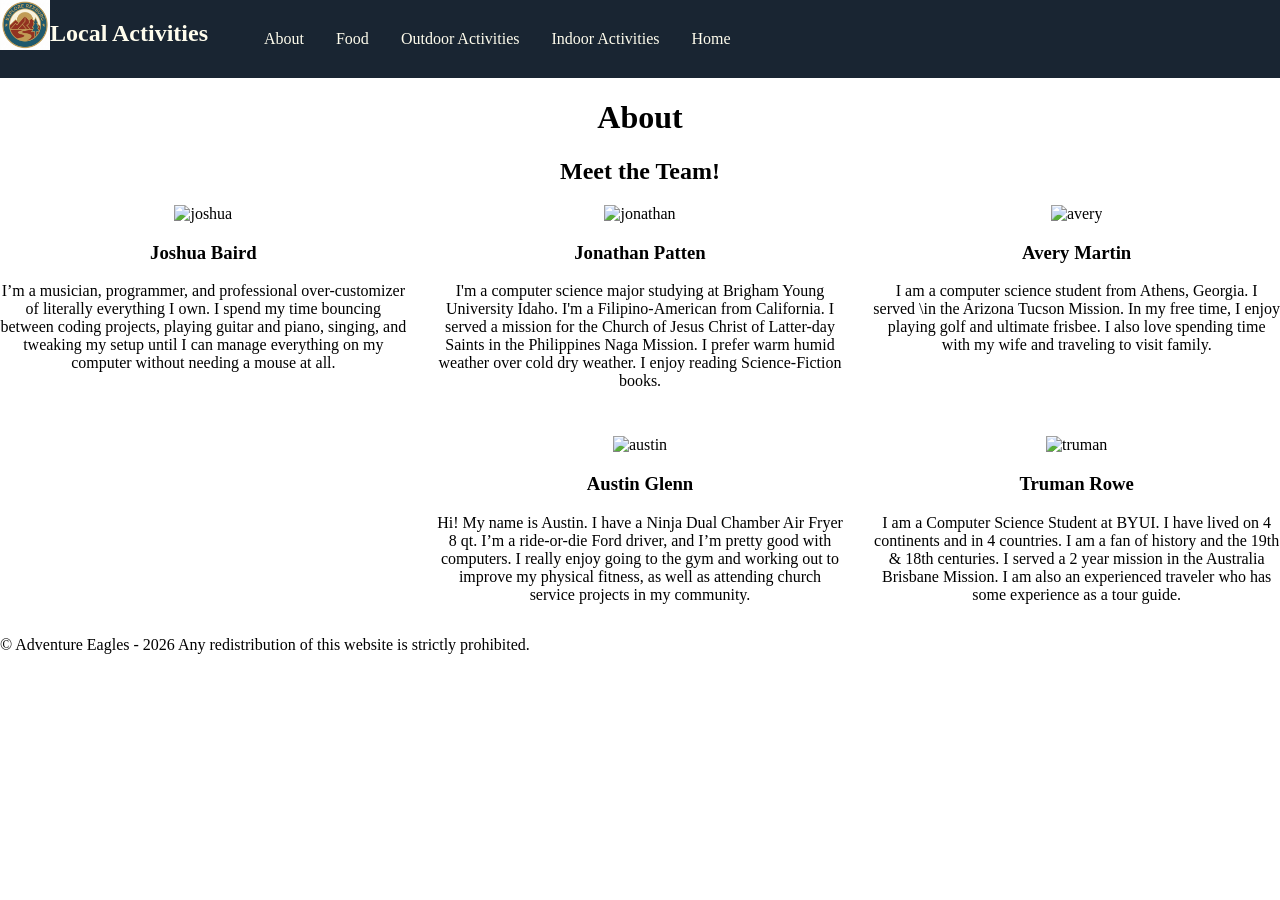
==== about.html @ 84d07d26 "Add files via upload" ====
<!DOCTYPE html>
<html lang="en">
<head>
    <meta charset="UTF-8">
    <meta name="viewport" content="width=device-width, initial-scale=1.0">
    <link rel="stylesheet" href="main.css">
    <title>About</title>
</head>
<body>
    <div class="hero">
        <nav>
            <a href="index.html">
                <img src="images/logo.png" alt="Logo">
            </a>
            <h2>Local Activities</h2>
            <ul>
                <li><a href="index.html">Home</a></li>
                <li><a href="indoor-activites.html">Indoor Activities</a></li>
                <li><a href="outdoor-activites.html">Outdoor Activities</a></li>
                <li><a href="food.html">Food</a></li>
                <li><a href="about.html">About</a></li>
            </ul>
        </nav>
    </div>
    <div id="about_hero">
        <h1>About</h1>
        <h2>Meet the Team!</h2>
    </div>
    <div class="about_grid1">
        <div id="joshua_about">
            <img src="image1.jpeg" alt="joshua">
            <h3>Joshua Baird</h3>
            <p>I’m a musician, programmer, and professional over-customizer of 
                literally everything I own. I spend my time bouncing between 
                coding projects, playing guitar and piano, singing, and tweaking 
                my setup until I can manage everything on my computer without 
                needing a mouse at all.</p>
        </div>
        <div id="jonathan_about">
            <img src="image2.jpg" alt="jonathan">
            <h3>Jonathan Patten</h3>
            <p>I'm a computer science major studying at Brigham Young University 
                Idaho. I'm a Filipino-American from California. I served a mission 
                for the Church of Jesus Christ of Latter-day Saints in the 
                Philippines Naga Mission. I prefer warm humid weather over cold dry 
                weather. I enjoy reading Science-Fiction books.</p>
        </div>
        <div id="avery_about">
            <img src="image3.jpg" alt="avery">
            <h3>Avery Martin</h3>
            <p>I am a computer science student from Athens, Georgia. I served 
                \in the Arizona Tucson Mission. In my free time, I enjoy 
                playing golf and ultimate frisbee. I also love spending time 
                with my wife and traveling to visit family.</p>
    </div>
    <div class="about_grid2">
        </div>
        <div id="austin_about">
            <img src="image4.html" alt="austin">
            <h3>Austin Glenn</h3>
            <p>Hi! My name is Austin. I have a Ninja Dual Chamber Air Fryer 
                8 qt. I’m a ride-or-die Ford driver, and I’m pretty good 
                with computers. I really enjoy going to the gym and working 
                out to improve my physical fitness, as well as attending church 
                service projects in my community.</p>
        </div>
        <div id="truman_about">
            <img src="image5.html" alt="truman">
            <h3>Truman Rowe</h3>
            <p>I am a Computer Science Student at BYUI. I have lived on 4 
                continents and in 4 countries. I am a fan of history and 
                the 19th & 18th centuries. I served a 2 year mission in 
                the Australia Brisbane Mission. I am also an experienced 
                traveler who has some experience as a tour guide.</p>
        </div>
    </div>
    <footer>
        <p>
            © Adventure Eagles - 2026
            Any redistribution of this website is strictly prohibited.
        </p>
    </footer>
</body>
</html>
---- main.css ----
:root {
  --primary-color: #192532;
  --secondary-color: #9c2732;
  --text-color: #fffded;
  --accent1-color: #be9c4b;
  --accent2-color: #437597;
}
body {
  margin: 0;
  padding: 0;
}
nav {
  list-style-type: none;
  overflow: hidden;
  display: flex;
  background-color: var(--primary-color);
  color: var(--text-color);
}
nav img {
  width: 50px;
  height: 50px;
}
ul {
  float: right;
  list-style-type: none;
}
ul li {
  float: right;
}
ul li a {
  display: block;
  color: var(--text-color);
  text-align: center;
  padding: 14px 16px;
  text-decoration: none;
}
ul li a:hover {
  background-color: #ba274a;
}

.activity-card {
  display: grid;
  grid-template-columns: 1fr 1fr;
  grid-template-rows: 1fr;
}
.activity-card-one {
  grid-column: 1 / 2;
}
.activity-card-two {
  grid-column: 2 / 3;
}
.activity-card img {
  width: 100%;
  height: auto;
}

#about_hero {
    text-align: center;
}

.about_grid1 {
    display: grid;
    grid-template-columns: 1fr 1fr 1fr;
    gap: 30px;
}
.about_grid2 {
    display: grid;
    grid-template-columns: 1fr 1fr;
    gap: 30px;
}
.about_grid1 img, .about_grid2 img {
    max-width: auto;
    height: 350px;
}
#joshua_about, #jonathan_about, #avery_about, 
#austin_about, #truman_about {
    text-align: center;
}
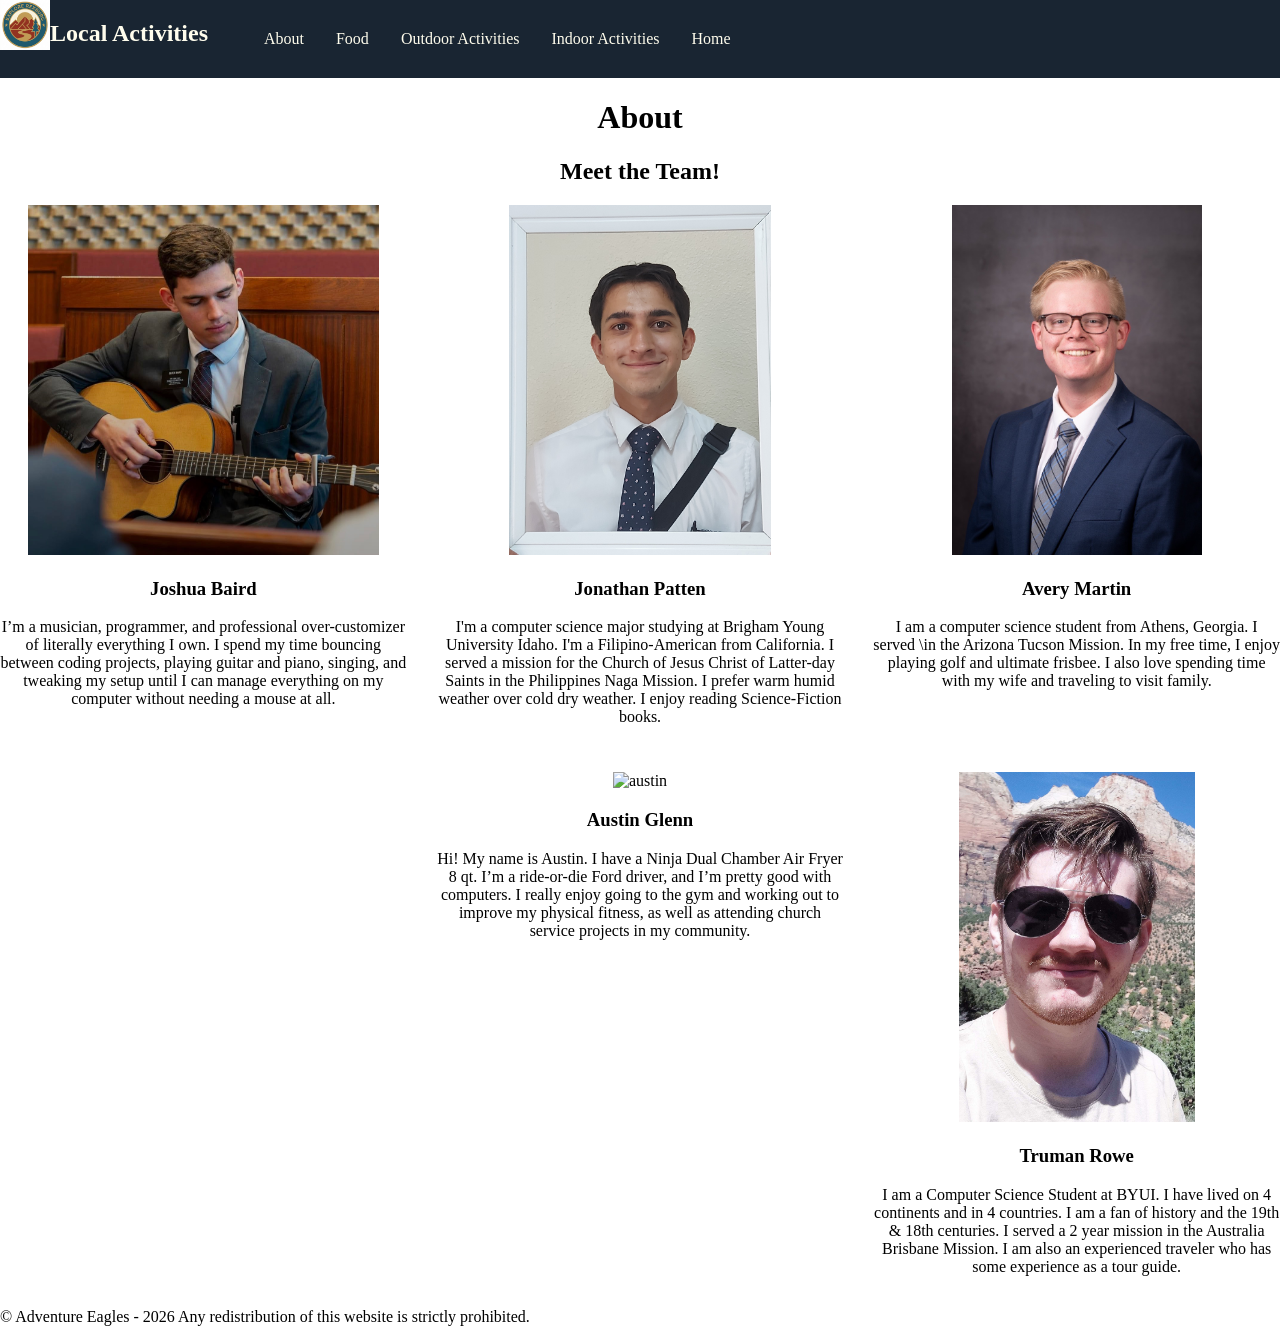
==== commit 5dbe3d8f: "Add files via upload" ====
--- a/about.html
+++ b/about.html
@@ -56,7 +56,7 @@
     <div class="about_grid2">
         </div>
         <div id="austin_about">
-            <img src="image4.html" alt="austin">
+            <img src="image4.jpg" alt="austin">
             <h3>Austin Glenn</h3>
             <p>Hi! My name is Austin. I have a Ninja Dual Chamber Air Fryer 
                 8 qt. I’m a ride-or-die Ford driver, and I’m pretty good 
@@ -65,7 +65,7 @@
                 service projects in my community.</p>
         </div>
         <div id="truman_about">
-            <img src="image5.html" alt="truman">
+            <img src="image5.jpg" alt="truman">
             <h3>Truman Rowe</h3>
             <p>I am a Computer Science Student at BYUI. I have lived on 4 
                 continents and in 4 countries. I am a fan of history and 
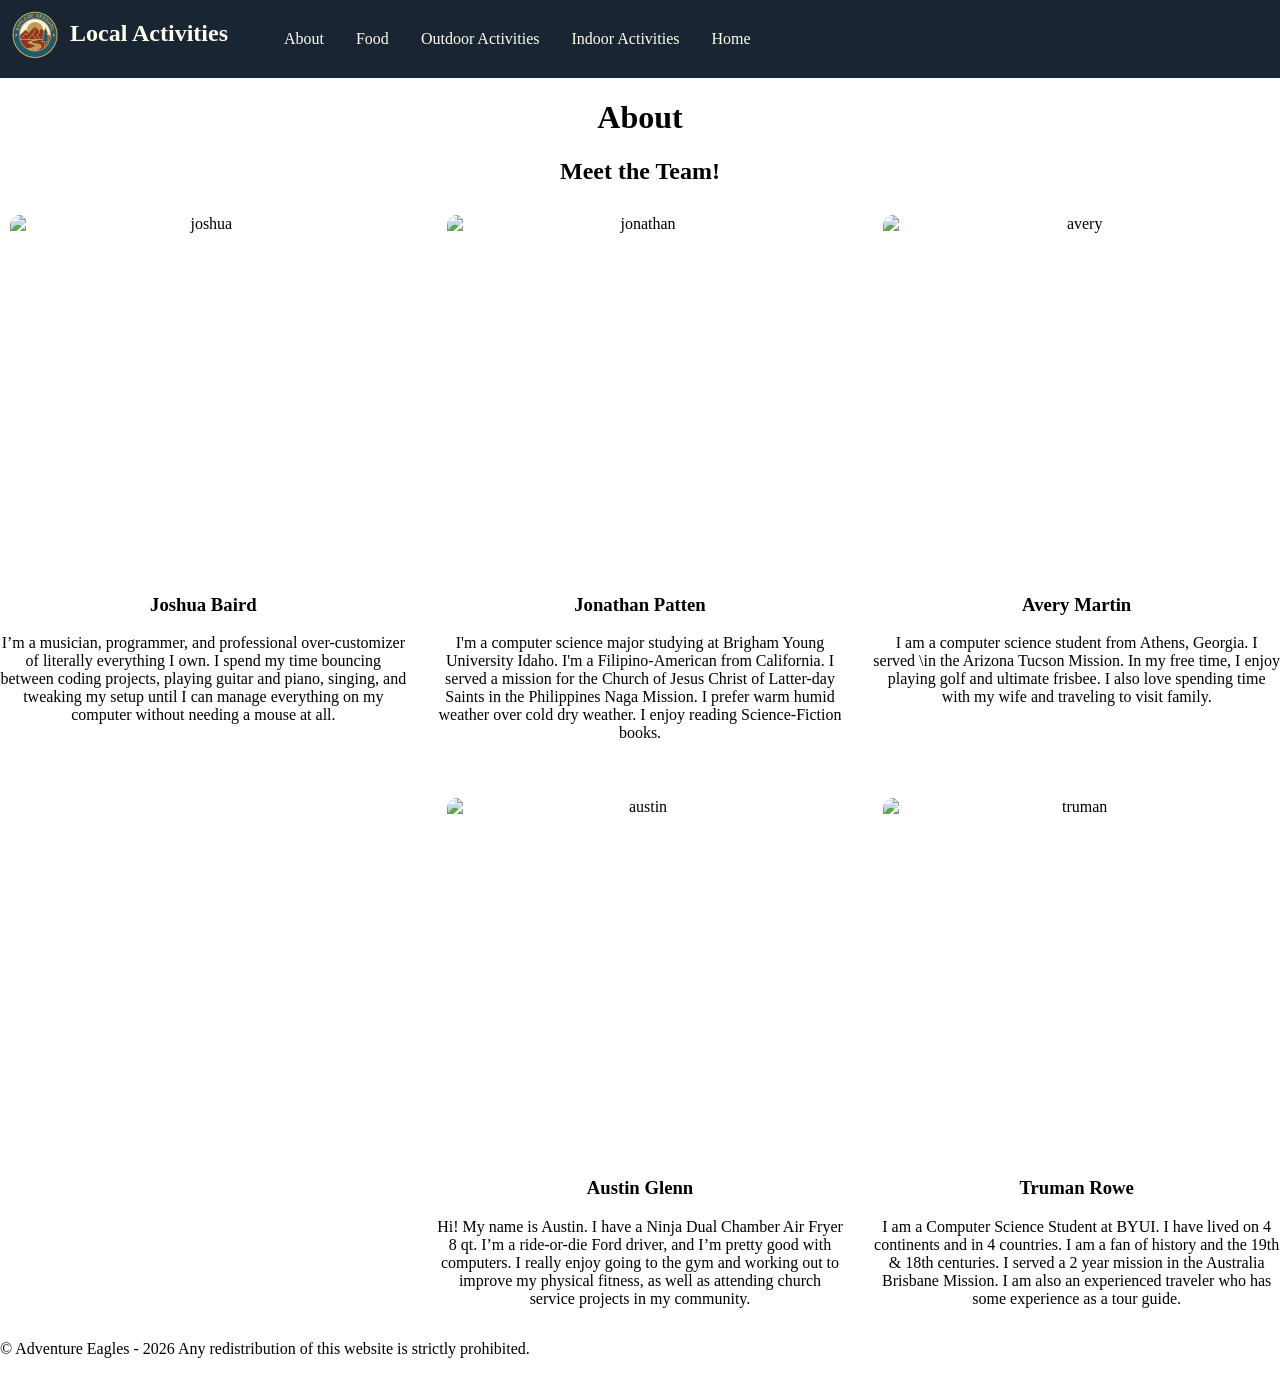
==== commit f7869500: "spellchecked all the site's navbar <a> links activites -> activities" ====
--- a/about.html
+++ b/about.html
@@ -15,8 +15,8 @@
             <h2>Local Activities</h2>
             <ul>
                 <li><a href="index.html">Home</a></li>
-                <li><a href="indoor-activites.html">Indoor Activities</a></li>
-                <li><a href="outdoor-activites.html">Outdoor Activities</a></li>
+                <li><a href="indoor-activities.html">Indoor Activities</a></li>
+                <li><a href="outdoor-activities.html">Outdoor Activities</a></li>
                 <li><a href="food.html">Food</a></li>
                 <li><a href="about.html">About</a></li>
             </ul>
--- a/main.css
+++ b/main.css
@@ -4,6 +4,8 @@
   --text-color: #fffded;
   --accent1-color: #be9c4b;
   --accent2-color: #437597;
+
+    --accent3-color: #e7c678;
 }
 body {
   margin: 0;
@@ -75,4 +77,51 @@
 #joshua_about, #jonathan_about, #avery_about, 
 #austin_about, #truman_about {
     text-align: center;
-}+}
+
+
+
+
+/*     \/ OUTDOOR ACTIVITIES CSS \/     */
+
+
+.activity-card {
+  margin: 0px 200px 0px 200px;
+  background-color: var(--accent3-color);
+  /* padding: 15px; */
+  border-radius: 20px;
+  overflow: hidden;
+  gap: 20px;
+  /* border: solid 3px var(--primary-color); */
+}
+.activity-card h1 {
+  margin-bottom: 0px;
+  text-align: center;
+}
+.activity-card-two p {
+  margin: 0px 50px 0px 15px;
+  padding-block: 15px;
+  
+}
+img {
+  border-radius: 20px;
+  padding: 10px;
+  display: flex;
+  flex-direction: column;
+  justify-content: center;
+  height: 100%;
+  align-self: center;
+  /* object-fit: cover;
+  height: 80%; */
+}
+
+.body {
+  padding-top: 75px;
+  padding-bottom: 75px;
+  display: flex;
+  flex-direction: column;
+  gap: 50px;
+  background-color: #437597;
+}
+
+
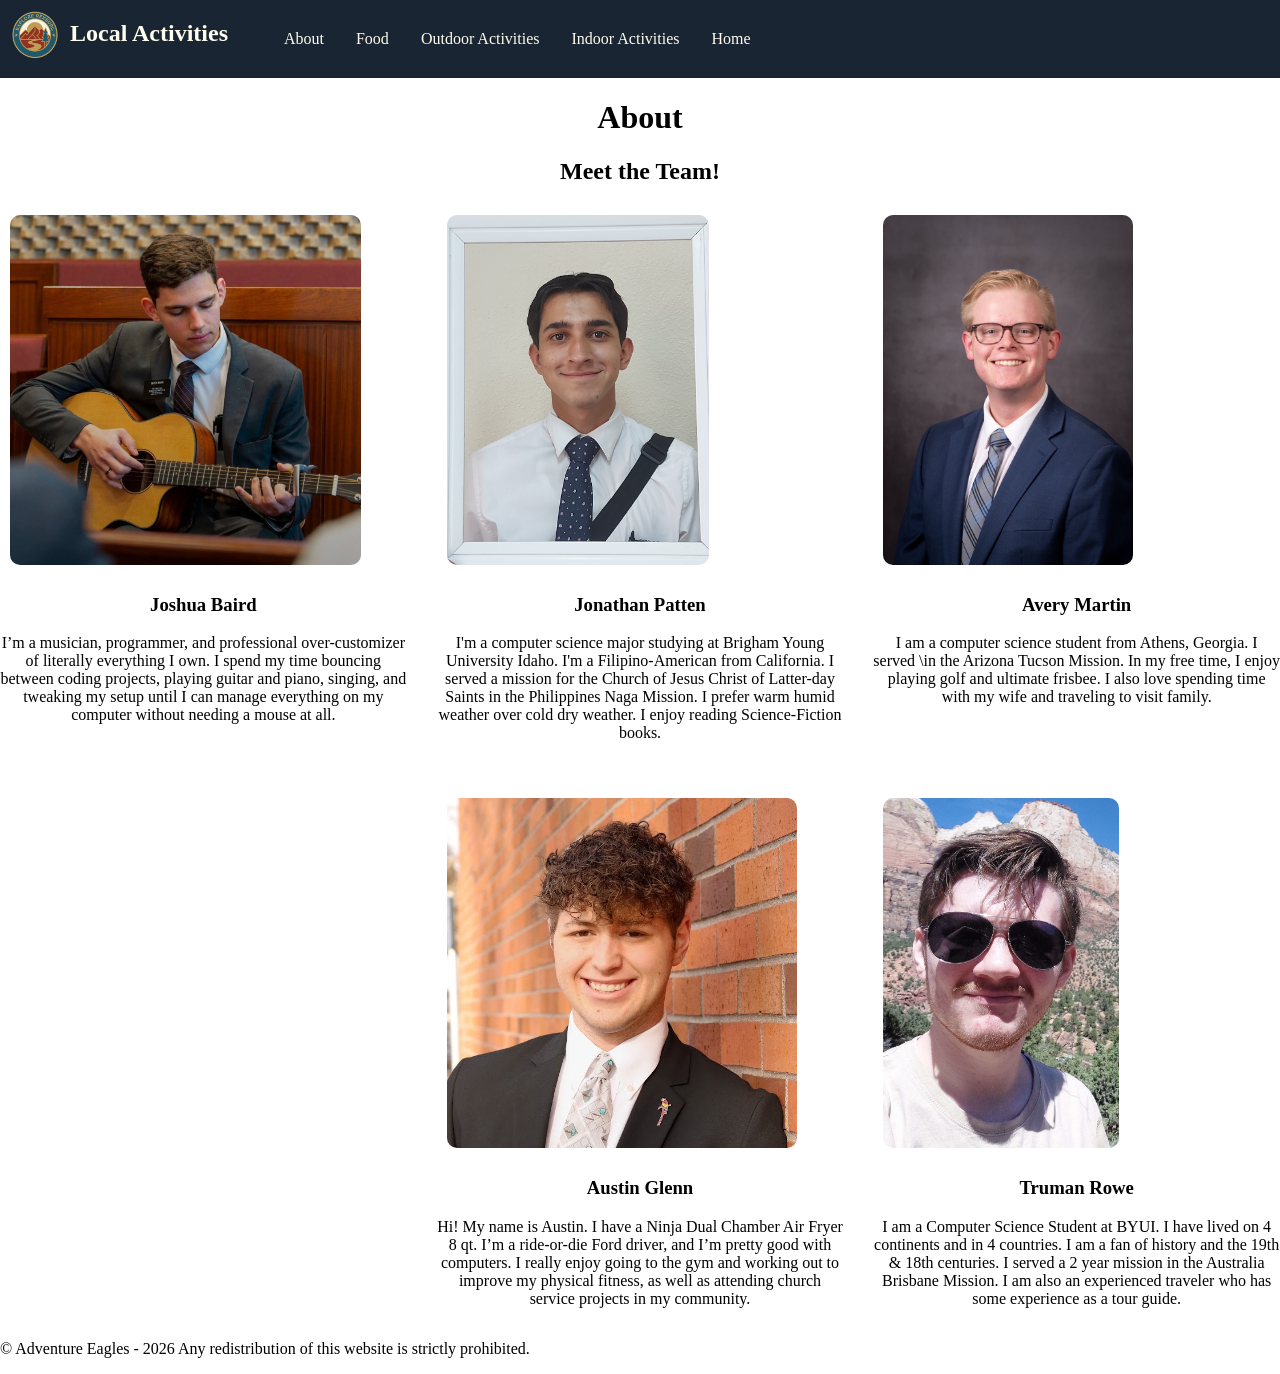
==== commit d69fac50: "Add files via upload" ====
--- a/about.html
+++ b/about.html
@@ -15,8 +15,8 @@
             <h2>Local Activities</h2>
             <ul>
                 <li><a href="index.html">Home</a></li>
-                <li><a href="indoor-activities.html">Indoor Activities</a></li>
-                <li><a href="outdoor-activities.html">Outdoor Activities</a></li>
+                <li><a href="indoor-activites.html">Indoor Activities</a></li>
+                <li><a href="outdoor-activites.html">Outdoor Activities</a></li>
                 <li><a href="food.html">Food</a></li>
                 <li><a href="about.html">About</a></li>
             </ul>
@@ -28,7 +28,7 @@
     </div>
     <div class="about_grid1">
         <div id="joshua_about">
-            <img src="image1.jpeg" alt="joshua">
+            <img src="images/image1.jpeg" alt="joshua">
             <h3>Joshua Baird</h3>
             <p>I’m a musician, programmer, and professional over-customizer of 
                 literally everything I own. I spend my time bouncing between 
@@ -37,7 +37,7 @@
                 needing a mouse at all.</p>
         </div>
         <div id="jonathan_about">
-            <img src="image2.jpg" alt="jonathan">
+            <img src="images/image2.jpg" alt="jonathan">
             <h3>Jonathan Patten</h3>
             <p>I'm a computer science major studying at Brigham Young University 
                 Idaho. I'm a Filipino-American from California. I served a mission 
@@ -46,7 +46,7 @@
                 weather. I enjoy reading Science-Fiction books.</p>
         </div>
         <div id="avery_about">
-            <img src="image3.jpg" alt="avery">
+            <img src="images/image3.jpg" alt="avery">
             <h3>Avery Martin</h3>
             <p>I am a computer science student from Athens, Georgia. I served 
                 \in the Arizona Tucson Mission. In my free time, I enjoy 
@@ -56,7 +56,7 @@
     <div class="about_grid2">
         </div>
         <div id="austin_about">
-            <img src="image4.jpg" alt="austin">
+            <img src="images/image4.jpg" alt="austin">
             <h3>Austin Glenn</h3>
             <p>Hi! My name is Austin. I have a Ninja Dual Chamber Air Fryer 
                 8 qt. I’m a ride-or-die Ford driver, and I’m pretty good 
@@ -65,7 +65,7 @@
                 service projects in my community.</p>
         </div>
         <div id="truman_about">
-            <img src="image5.jpg" alt="truman">
+            <img src="images/image5.jpg" alt="truman">
             <h3>Truman Rowe</h3>
             <p>I am a Computer Science Student at BYUI. I have lived on 4 
                 continents and in 4 countries. I am a fan of history and 
--- a/main.css
+++ b/main.css
@@ -5,7 +5,7 @@
   --accent1-color: #be9c4b;
   --accent2-color: #437597;
 
-    --accent3-color: #e7c678;
+  --accent3-color: #e7c678;
 }
 body {
   margin: 0;
@@ -39,7 +39,59 @@
 ul li a:hover {
   background-color: #ba274a;
 }
+main {
+  display: flex;
+  flex-direction: column;
+  align-items: center;
+  padding: 0 20px;
+}
 
+.intro-text {
+  max-width: 950px;
+  margin: 50px 0;
+  line-height: 1.6;
+  font-size: 1.05rem;
+}
+
+/* Activity Section Layout */
+.activity-section {
+  display: flex;
+  align-items: center;
+  gap: 40px;
+  max-width: 950px;
+  width: 100%;
+  padding: 50px 0;
+  border-top: 1px dotted #ccc;
+}
+
+.activity-section:last-of-type {
+  border-bottom: 1px dotted #ccc;
+  margin-bottom: 50px;
+}
+
+.activity-section img {
+  width: 400px;
+  height: 250px;
+  object-fit: cover;
+  border: 2px solid #5a8ab1; /* Matches the subtle blue border from the image */
+}
+
+.text-wrapper {
+  flex: 1;
+}
+
+.text-wrapper h2 {
+  color: var(--primary-color);
+  font-size: 2.5rem;
+  margin-top: 0;
+  margin-bottom: 15px;
+}
+
+.text-wrapper p {
+  line-height: 1.6;
+  margin: 0;
+  font-size: 1.05rem;
+}
 .activity-card {
   display: grid;
   grid-template-columns: 1fr 1fr;
@@ -57,33 +109,33 @@
 }
 
 #about_hero {
-    text-align: center;
+  text-align: center;
 }
 
 .about_grid1 {
-    display: grid;
-    grid-template-columns: 1fr 1fr 1fr;
-    gap: 30px;
+  display: grid;
+  grid-template-columns: 1fr 1fr 1fr;
+  gap: 30px;
 }
 .about_grid2 {
-    display: grid;
-    grid-template-columns: 1fr 1fr;
-    gap: 30px;
+  display: grid;
+  grid-template-columns: 1fr 1fr;
+  gap: 30px;
 }
-.about_grid1 img, .about_grid2 img {
-    max-width: auto;
-    height: 350px;
+.about_grid1 img,
+.about_grid2 img {
+  max-width: auto;
+  height: 350px;
 }
-#joshua_about, #jonathan_about, #avery_about, 
-#austin_about, #truman_about {
-    text-align: center;
+#joshua_about,
+#jonathan_about,
+#avery_about,
+#austin_about,
+#truman_about {
+  text-align: center;
 }
 
-
-
-
 /*     \/ OUTDOOR ACTIVITIES CSS \/     */
-
 
 .activity-card {
   margin: 0px 200px 0px 200px;
@@ -101,7 +153,6 @@
 .activity-card-two p {
   margin: 0px 50px 0px 15px;
   padding-block: 15px;
-  
 }
 img {
   border-radius: 20px;
@@ -123,5 +174,3 @@
   gap: 50px;
   background-color: #437597;
 }
-
-
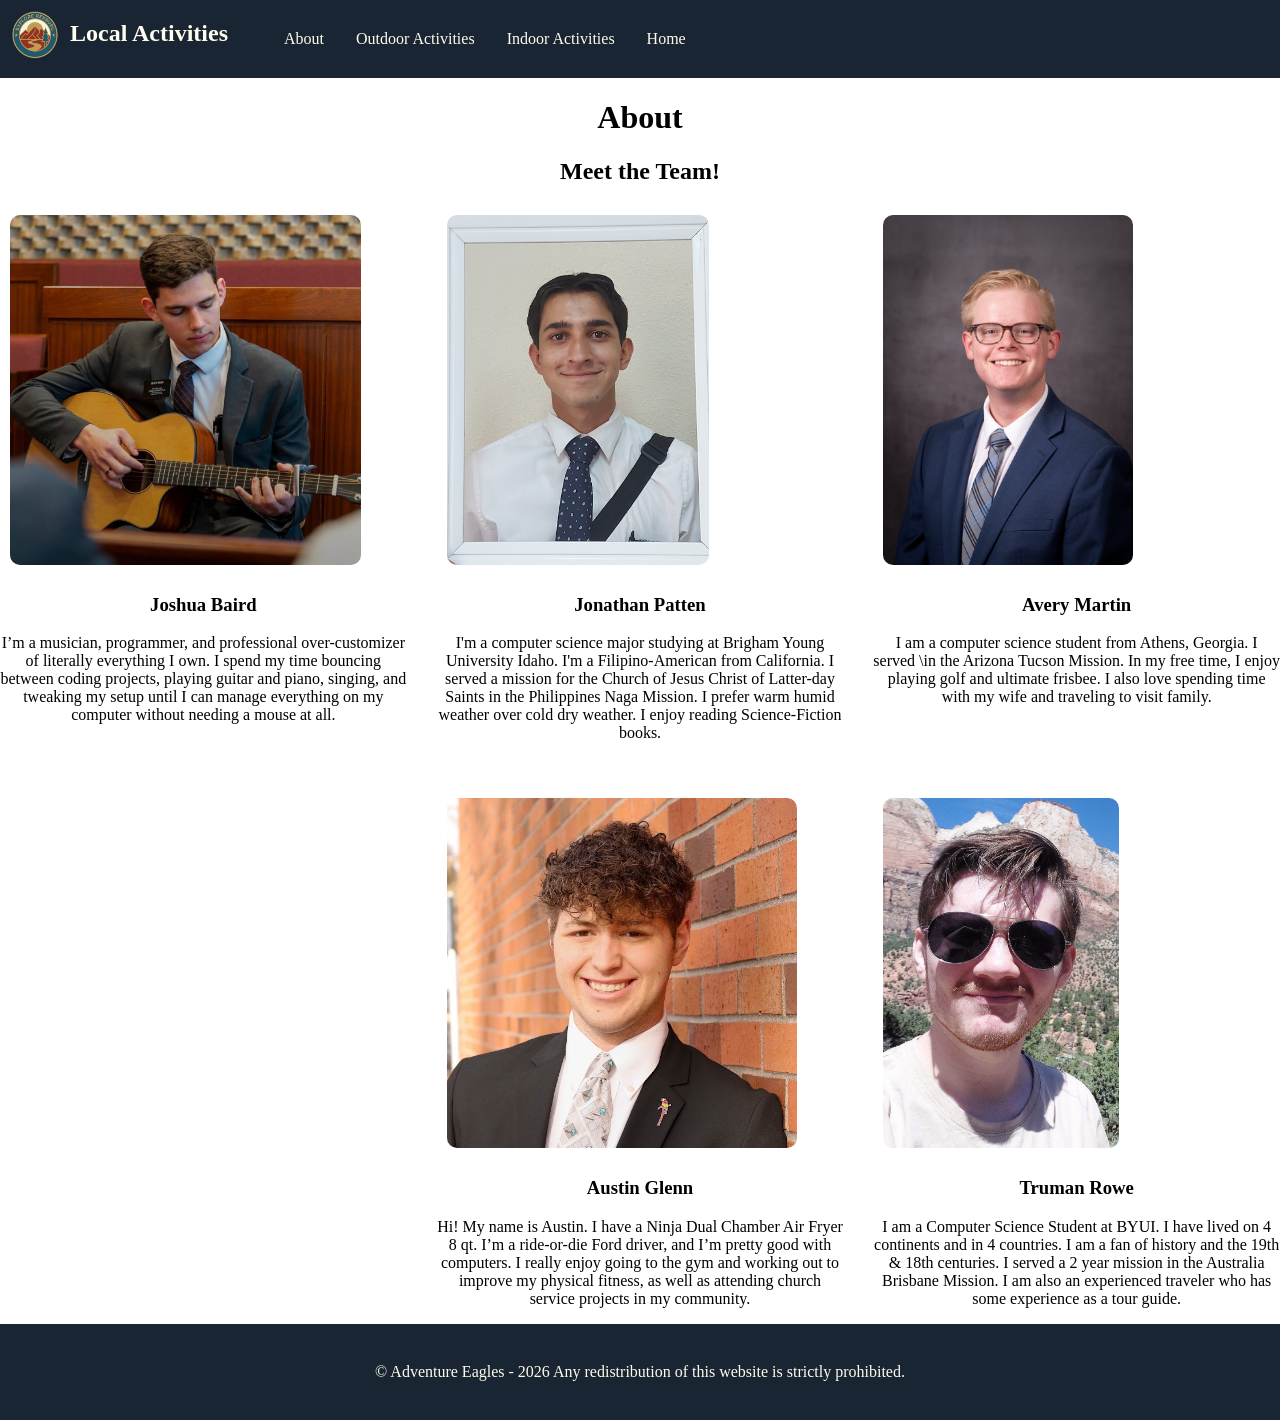
==== commit 31a72014: "fixed outdoor content. Fixed indoor & outdoor styling." ====
--- a/about.html
+++ b/about.html
@@ -15,9 +15,8 @@
             <h2>Local Activities</h2>
             <ul>
                 <li><a href="index.html">Home</a></li>
-                <li><a href="indoor-activites.html">Indoor Activities</a></li>
-                <li><a href="outdoor-activites.html">Outdoor Activities</a></li>
-                <li><a href="food.html">Food</a></li>
+                <li><a href="indoor-activities.html">Indoor Activities</a></li>
+                <li><a href="outdoor-activities.html">Outdoor Activities</a></li>
                 <li><a href="about.html">About</a></li>
             </ul>
         </nav>
--- a/main.css
+++ b/main.css
@@ -39,11 +39,21 @@
 ul li a:hover {
   background-color: #ba274a;
 }
+.hero-img {
+  width: 100%;
+  max-height: 600px;
+  height: auto;
+  object-fit: cover;
+  padding: 0;
+  border-radius: 0px;
+}
 main {
   display: flex;
   flex-direction: column;
   align-items: center;
   padding: 0 20px;
+  margin: 0 auto;
+  max-width: 950px;
 }
 
 .intro-text {
@@ -73,7 +83,6 @@
   width: 400px;
   height: 250px;
   object-fit: cover;
-  border: 2px solid #5a8ab1; /* Matches the subtle blue border from the image */
 }
 
 .text-wrapper {
@@ -106,8 +115,11 @@
 .activity-card img {
   width: 100%;
   height: auto;
+  object-fit: contain;
 }
-
+.activity-card iframe {
+  grid-column: 1 / 3;
+}
 #about_hero {
   text-align: center;
 }
@@ -174,3 +186,12 @@
   gap: 50px;
   background-color: #437597;
 }
+
+/* Footer Styles */
+footer {
+  background-color: var(--primary-color);
+  color: var(--text-color);
+  text-align: center;
+  padding: 20px;
+  line-height: 1.5;
+}
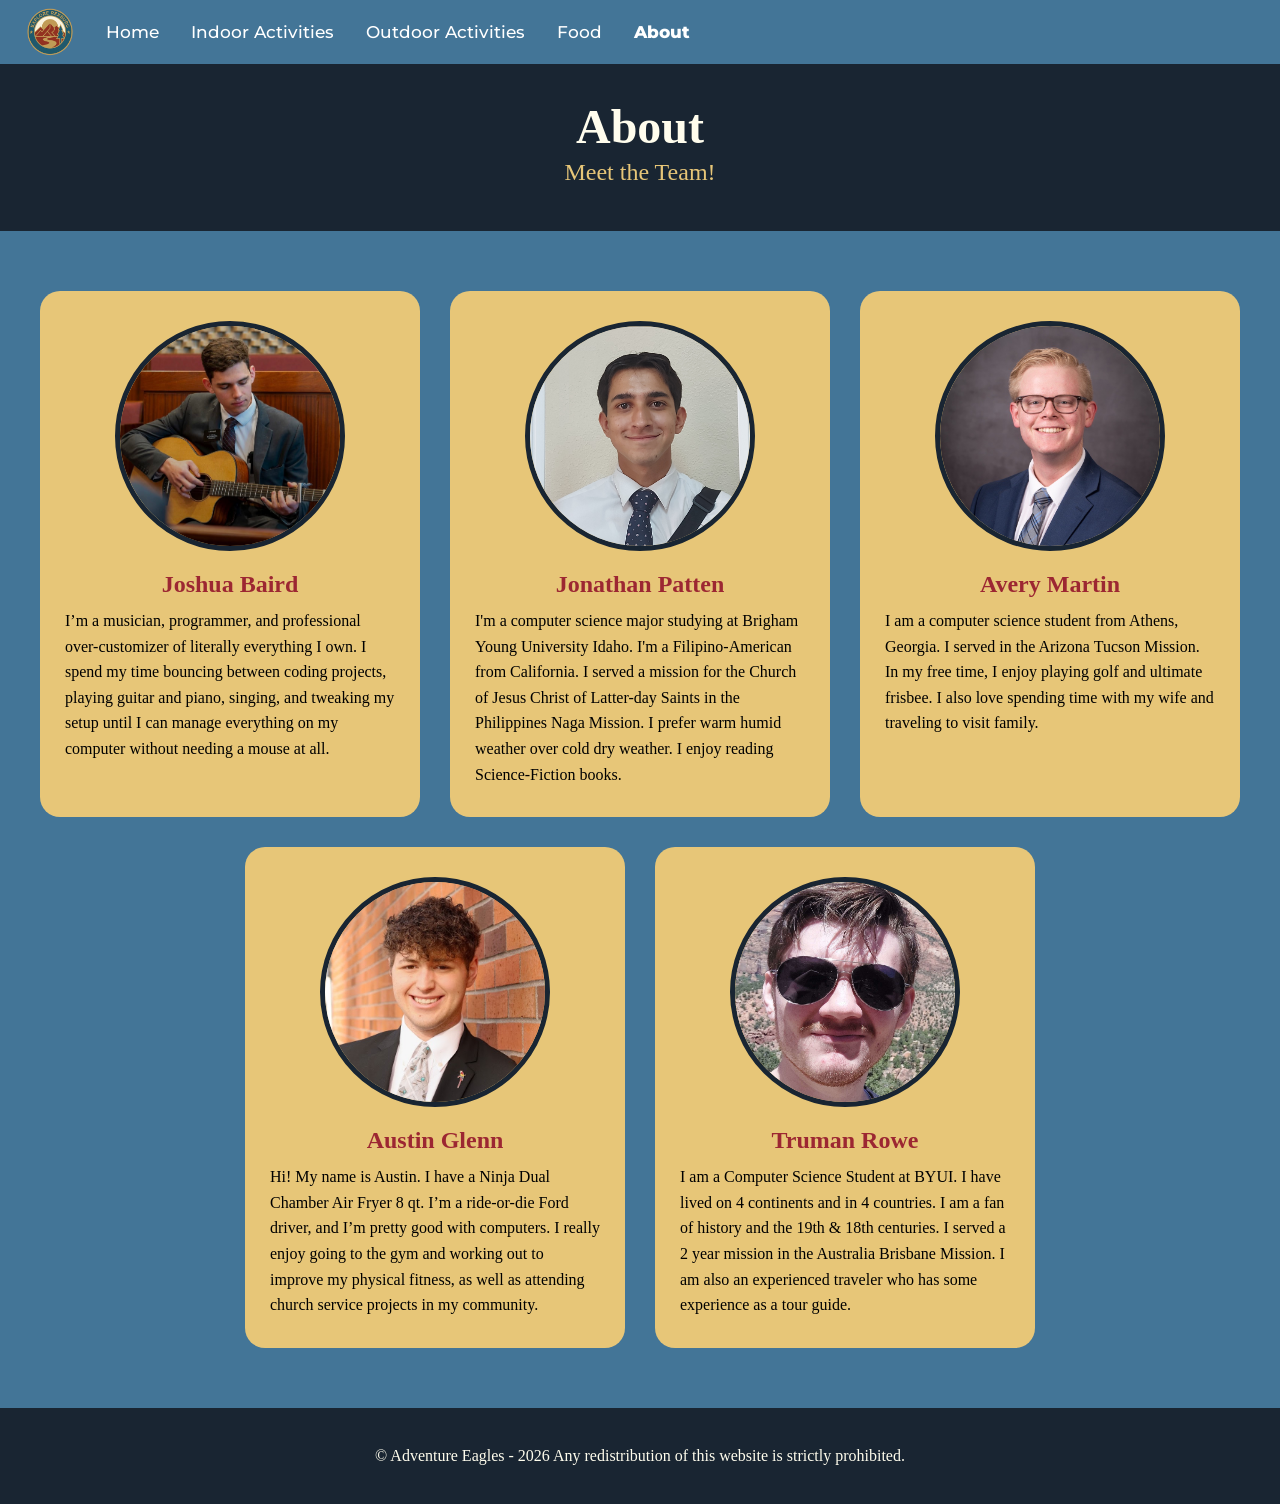
==== commit 23a45c35: "Nav and About me Re arranged the nav bar to look like the google sites one and added the food tab to" ====
--- a/about.html
+++ b/about.html
@@ -1,83 +1,86 @@
-<!DOCTYPE html>
-<html lang="en">
-<head>
-    <meta charset="UTF-8">
-    <meta name="viewport" content="width=device-width, initial-scale=1.0">
-    <link rel="stylesheet" href="main.css">
-    <title>About</title>
-</head>
-<body>
-    <div class="hero">
-        <nav>
-            <a href="index.html">
-                <img src="images/logo.png" alt="Logo">
-            </a>
-            <h2>Local Activities</h2>
-            <ul>
-                <li><a href="index.html">Home</a></li>
-                <li><a href="indoor-activities.html">Indoor Activities</a></li>
-                <li><a href="outdoor-activities.html">Outdoor Activities</a></li>
-                <li><a href="about.html">About</a></li>
-            </ul>
-        </nav>
-    </div>
-    <div id="about_hero">
-        <h1>About</h1>
-        <h2>Meet the Team!</h2>
-    </div>
-    <div class="about_grid1">
-        <div id="joshua_about">
-            <img src="images/image1.jpeg" alt="joshua">
-            <h3>Joshua Baird</h3>
-            <p>I’m a musician, programmer, and professional over-customizer of 
-                literally everything I own. I spend my time bouncing between 
-                coding projects, playing guitar and piano, singing, and tweaking 
-                my setup until I can manage everything on my computer without 
-                needing a mouse at all.</p>
-        </div>
-        <div id="jonathan_about">
-            <img src="images/image2.jpg" alt="jonathan">
-            <h3>Jonathan Patten</h3>
-            <p>I'm a computer science major studying at Brigham Young University 
-                Idaho. I'm a Filipino-American from California. I served a mission 
-                for the Church of Jesus Christ of Latter-day Saints in the 
-                Philippines Naga Mission. I prefer warm humid weather over cold dry 
-                weather. I enjoy reading Science-Fiction books.</p>
-        </div>
-        <div id="avery_about">
-            <img src="images/image3.jpg" alt="avery">
-            <h3>Avery Martin</h3>
-            <p>I am a computer science student from Athens, Georgia. I served 
-                \in the Arizona Tucson Mission. In my free time, I enjoy 
-                playing golf and ultimate frisbee. I also love spending time 
-                with my wife and traveling to visit family.</p>
-    </div>
-    <div class="about_grid2">
-        </div>
-        <div id="austin_about">
-            <img src="images/image4.jpg" alt="austin">
-            <h3>Austin Glenn</h3>
-            <p>Hi! My name is Austin. I have a Ninja Dual Chamber Air Fryer 
-                8 qt. I’m a ride-or-die Ford driver, and I’m pretty good 
-                with computers. I really enjoy going to the gym and working 
-                out to improve my physical fitness, as well as attending church 
-                service projects in my community.</p>
-        </div>
-        <div id="truman_about">
-            <img src="images/image5.jpg" alt="truman">
-            <h3>Truman Rowe</h3>
-            <p>I am a Computer Science Student at BYUI. I have lived on 4 
-                continents and in 4 countries. I am a fan of history and 
-                the 19th & 18th centuries. I served a 2 year mission in 
-                the Australia Brisbane Mission. I am also an experienced 
-                traveler who has some experience as a tour guide.</p>
-        </div>
-    </div>
-    <footer>
-        <p>
-            © Adventure Eagles - 2026
-            Any redistribution of this website is strictly prohibited.
-        </p>
-    </footer>
-</body>
-</html>+<!DOCTYPE html>
+<html lang="en">
+<head>
+    <meta charset="UTF-8">
+    <meta name="viewport" content="width=device-width, initial-scale=1.0">
+    <link rel="stylesheet" href="main.css">
+    <link rel="preconnect" href="https://fonts.googleapis.com">
+    <link rel="preconnect" href="https://fonts.gstatic.com" crossorigin>
+    <link href="https://fonts.googleapis.com/css2?family=Montserrat:wght@500;800&display=swap" rel="stylesheet">
+    <title>About</title>
+</head>
+<body>
+    <div class="hero">
+        <nav>
+            <a href="index.html">
+                <img src="images/logo.png" alt="Logo">
+            </a>
+            <ul>
+                <li><a href="index.html">Home</a></li>
+                <li><a href="indoor-activities.html">Indoor Activities</a></li>
+                <li><a href="outdoor-activities.html">Outdoor Activities</a></li>
+                <li><a href="food.html">Food</a></li>
+                <li><a href="about.html" class="active">About</a></li>
+            </ul>
+        </nav>
+    </div>
+    <div id="about_hero">
+        <h1>About</h1>
+        <h2>Meet the Team!</h2>
+    </div>
+    <div class="team-section">
+        <div class="team-grid">
+            <div class="team-card" id="joshua_about">
+                <img src="images/image1.jpeg" alt="joshua">
+                <h3>Joshua Baird</h3>
+                <p>I’m a musician, programmer, and professional over-customizer of
+                    literally everything I own. I spend my time bouncing between
+                    coding projects, playing guitar and piano, singing, and tweaking
+                    my setup until I can manage everything on my computer without
+                    needing a mouse at all.</p>
+            </div>
+            <div class="team-card" id="jonathan_about">
+                <img src="images/image2.jpg" alt="jonathan">
+                <h3>Jonathan Patten</h3>
+                <p>I'm a computer science major studying at Brigham Young University
+                    Idaho. I'm a Filipino-American from California. I served a mission
+                    for the Church of Jesus Christ of Latter-day Saints in the
+                    Philippines Naga Mission. I prefer warm humid weather over cold dry
+                    weather. I enjoy reading Science-Fiction books.</p>
+            </div>
+            <div class="team-card" id="avery_about">
+                <img src="images/image3.jpg" alt="avery">
+                <h3>Avery Martin</h3>
+                <p>I am a computer science student from Athens, Georgia. I served
+                    in the Arizona Tucson Mission. In my free time, I enjoy
+                    playing golf and ultimate frisbee. I also love spending time
+                    with my wife and traveling to visit family.</p>
+            </div>
+            <div class="team-card" id="austin_about">
+                <img src="images/image4.jpg" alt="austin">
+                <h3>Austin Glenn</h3>
+                <p>Hi! My name is Austin. I have a Ninja Dual Chamber Air Fryer
+                    8 qt. I’m a ride-or-die Ford driver, and I’m pretty good
+                    with computers. I really enjoy going to the gym and working
+                    out to improve my physical fitness, as well as attending church
+                    service projects in my community.</p>
+            </div>
+            <div class="team-card" id="truman_about">
+                <img src="images/image5.jpg" alt="truman">
+                <h3>Truman Rowe</h3>
+                <p>I am a Computer Science Student at BYUI. I have lived on 4
+                    continents and in 4 countries. I am a fan of history and
+                    the 19th & 18th centuries. I served a 2 year mission in
+                    the Australia Brisbane Mission. I am also an experienced
+                    traveler who has some experience as a tour guide.</p>
+            </div>
+        </div>
+    </div>
+    <footer>
+        <p>
+            © Adventure Eagles - 2026
+            Any redistribution of this website is strictly prohibited.
+        </p>
+    </footer>
+</body>
+</html>
--- a/main.css
+++ b/main.css
@@ -12,32 +12,42 @@
   padding: 0;
 }
 nav {
-  list-style-type: none;
-  overflow: hidden;
-  display: flex;
-  background-color: var(--primary-color);
+  display: flex;
+  align-items: center;
+  background-color: var(--accent2-color);
   color: var(--text-color);
+  padding: 4px 25px;
+  font-family: "Montserrat", Verdana, Arial, sans-serif;
 }
 nav img {
   width: 50px;
   height: 50px;
-}
-ul {
-  float: right;
+  padding: 0;
+  border-radius: 50%;
+  margin-right: 15px;
+}
+nav ul {
+  display: flex;
+  align-items: center;
   list-style-type: none;
-}
-ul li {
-  float: right;
-}
-ul li a {
+  margin: 0;
+  padding: 0;
+}
+nav ul li a {
   display: block;
-  color: var(--text-color);
-  text-align: center;
-  padding: 14px 16px;
+  color: #ffffff;
+  text-align: center;
+  font-size: 1.05rem;
+  font-weight: 500;
+  padding: 18px 16px;
   text-decoration: none;
 }
-ul li a:hover {
-  background-color: #ba274a;
+nav ul li a:hover {
+  text-decoration: underline;
+  text-underline-offset: 6px;
+}
+nav ul li a.active {
+  font-weight: 800;
 }
 .hero-img {
   width: 100%;
@@ -120,31 +130,64 @@
 .activity-card iframe {
   grid-column: 1 / 3;
 }
+/*     \/ ABOUT PAGE CSS \/     */
+
 #about_hero {
   text-align: center;
-}
-
-.about_grid1 {
-  display: grid;
-  grid-template-columns: 1fr 1fr 1fr;
+  background-color: var(--primary-color);
+  color: var(--text-color);
+  padding: 35px 20px 45px 20px;
+}
+#about_hero h1 {
+  font-size: 3rem;
+  margin: 0 0 5px 0;
+}
+#about_hero h2 {
+  color: var(--accent3-color);
+  font-weight: normal;
+  margin: 0;
+}
+
+.team-section {
+  background-color: var(--accent2-color);
+  padding: 60px 30px;
+}
+.team-grid {
+  display: flex;
+  flex-wrap: wrap;
+  justify-content: center;
   gap: 30px;
-}
-.about_grid2 {
-  display: grid;
-  grid-template-columns: 1fr 1fr;
-  gap: 30px;
-}
-.about_grid1 img,
-.about_grid2 img {
-  max-width: auto;
-  height: 350px;
-}
-#joshua_about,
-#jonathan_about,
-#avery_about,
-#austin_about,
-#truman_about {
-  text-align: center;
+  max-width: 1200px;
+  margin: 0 auto;
+}
+.team-card {
+  background-color: var(--accent3-color);
+  border-radius: 20px;
+  width: 330px;
+  padding: 30px 25px;
+  text-align: center;
+  display: flex;
+  flex-direction: column;
+  align-items: center;
+}
+.team-card img {
+  width: 220px;
+  height: 220px;
+  object-fit: cover;
+  object-position: center 30%;
+  border-radius: 50%;
+  padding: 0;
+  border: 5px solid var(--primary-color);
+}
+.team-card h3 {
+  font-size: 1.5rem;
+  color: var(--secondary-color);
+  margin: 20px 0 10px 0;
+}
+.team-card p {
+  line-height: 1.6;
+  margin: 0;
+  text-align: left;
 }
 
 /*     \/ OUTDOOR ACTIVITIES CSS \/     */
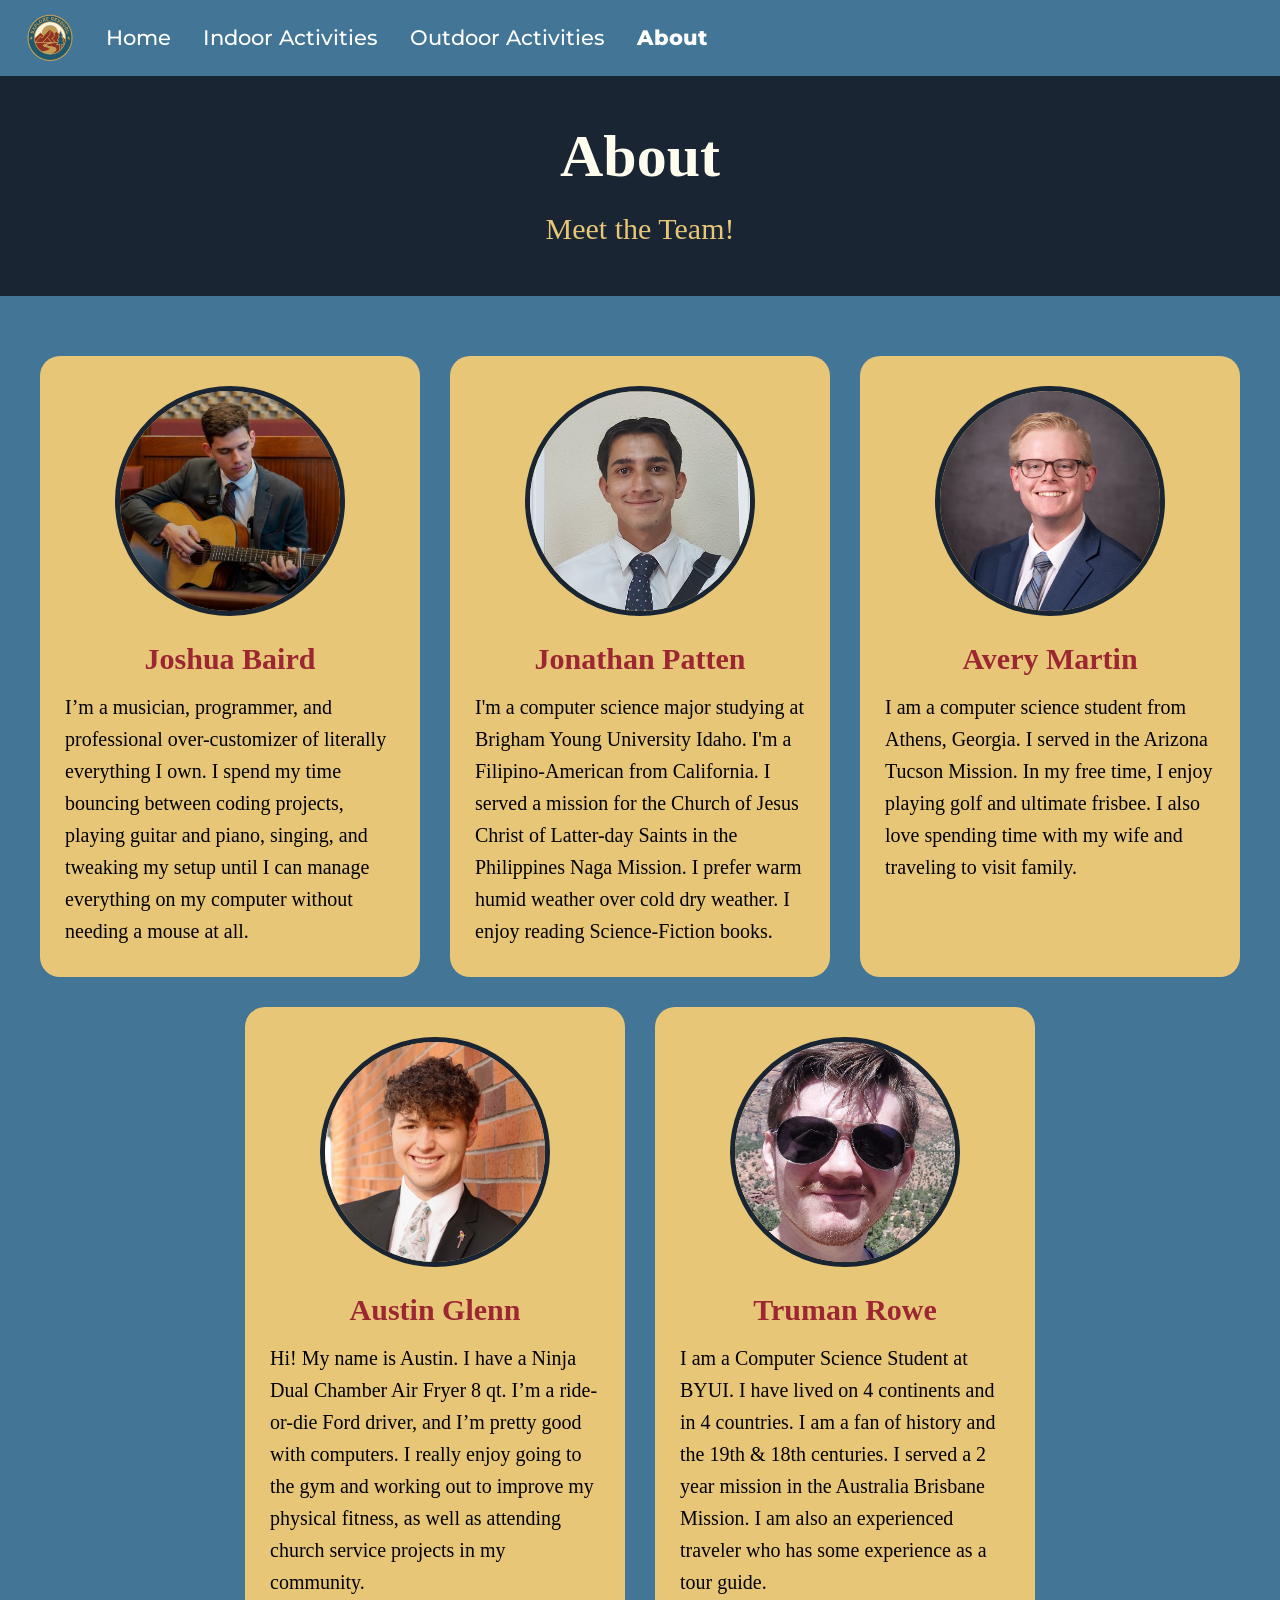
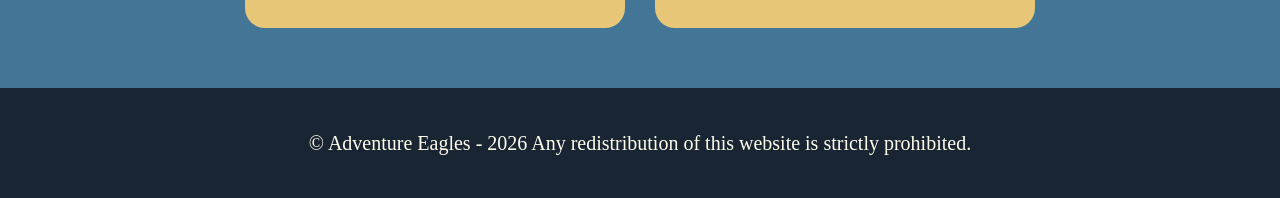
==== commit 05cc4557: "fix home page to fit the rest of the site, remove food page link from nav, and add mobile css" ====
--- a/about.html
+++ b/about.html
@@ -1,86 +1,88 @@
 <!DOCTYPE html>
 <html lang="en">
+
 <head>
-    <meta charset="UTF-8">
-    <meta name="viewport" content="width=device-width, initial-scale=1.0">
-    <link rel="stylesheet" href="main.css">
-    <link rel="preconnect" href="https://fonts.googleapis.com">
-    <link rel="preconnect" href="https://fonts.gstatic.com" crossorigin>
-    <link href="https://fonts.googleapis.com/css2?family=Montserrat:wght@500;800&display=swap" rel="stylesheet">
-    <title>About</title>
+  <meta charset="UTF-8">
+  <meta name="viewport" content="width=device-width, initial-scale=1.0">
+  <link rel="stylesheet" href="main.css">
+  <link rel="preconnect" href="https://fonts.googleapis.com">
+  <link rel="preconnect" href="https://fonts.gstatic.com" crossorigin>
+  <link href="https://fonts.googleapis.com/css2?family=Montserrat:wght@500;800&display=swap" rel="stylesheet">
+  <title>About</title>
 </head>
+
 <body>
-    <div class="hero">
-        <nav>
-            <a href="index.html">
-                <img src="images/logo.png" alt="Logo">
-            </a>
-            <ul>
-                <li><a href="index.html">Home</a></li>
-                <li><a href="indoor-activities.html">Indoor Activities</a></li>
-                <li><a href="outdoor-activities.html">Outdoor Activities</a></li>
-                <li><a href="food.html">Food</a></li>
-                <li><a href="about.html" class="active">About</a></li>
-            </ul>
-        </nav>
+  <div class="hero">
+    <nav>
+      <a href="index.html">
+        <img src="images/logo.png" alt="Logo">
+      </a>
+      <ul>
+        <li><a href="index.html">Home</a></li>
+        <li><a href="indoor-activities.html">Indoor Activities</a></li>
+        <li><a href="outdoor-activities.html">Outdoor Activities</a></li>
+        <li><a href="about.html" class="active">About</a></li>
+      </ul>
+    </nav>
+  </div>
+  <div id="about_hero">
+    <h1>About</h1>
+    <h2>Meet the Team!</h2>
+  </div>
+  <div class="team-section">
+    <div class="team-grid">
+      <div class="team-card" id="joshua_about">
+        <img src="images/image1.jpeg" alt="joshua">
+        <h3>Joshua Baird</h3>
+        <p>I’m a musician, programmer, and professional over-customizer of
+          literally everything I own. I spend my time bouncing between
+          coding projects, playing guitar and piano, singing, and tweaking
+          my setup until I can manage everything on my computer without
+          needing a mouse at all.</p>
+      </div>
+      <div class="team-card" id="jonathan_about">
+        <img src="images/image2.jpg" alt="jonathan">
+        <h3>Jonathan Patten</h3>
+        <p>I'm a computer science major studying at Brigham Young University
+          Idaho. I'm a Filipino-American from California. I served a mission
+          for the Church of Jesus Christ of Latter-day Saints in the
+          Philippines Naga Mission. I prefer warm humid weather over cold dry
+          weather. I enjoy reading Science-Fiction books.</p>
+      </div>
+      <div class="team-card" id="avery_about">
+        <img src="images/image3.jpg" alt="avery">
+        <h3>Avery Martin</h3>
+        <p>I am a computer science student from Athens, Georgia. I served
+          in the Arizona Tucson Mission. In my free time, I enjoy
+          playing golf and ultimate frisbee. I also love spending time
+          with my wife and traveling to visit family.</p>
+      </div>
+      <div class="team-card" id="austin_about">
+        <img src="images/image4.jpg" alt="austin">
+        <h3>Austin Glenn</h3>
+        <p>Hi! My name is Austin. I have a Ninja Dual Chamber Air Fryer
+          8 qt. I’m a ride-or-die Ford driver, and I’m pretty good
+          with computers. I really enjoy going to the gym and working
+          out to improve my physical fitness, as well as attending church
+          service projects in my community.</p>
+      </div>
+      <div class="team-card" id="truman_about">
+        <img src="images/image5.jpg" alt="truman">
+        <h3>Truman Rowe</h3>
+        <p>I am a Computer Science Student at BYUI. I have lived on 4
+          continents and in 4 countries. I am a fan of history and
+          the 19th & 18th centuries. I served a 2 year mission in
+          the Australia Brisbane Mission. I am also an experienced
+          traveler who has some experience as a tour guide.</p>
+      </div>
     </div>
-    <div id="about_hero">
-        <h1>About</h1>
-        <h2>Meet the Team!</h2>
-    </div>
-    <div class="team-section">
-        <div class="team-grid">
-            <div class="team-card" id="joshua_about">
-                <img src="images/image1.jpeg" alt="joshua">
-                <h3>Joshua Baird</h3>
-                <p>I’m a musician, programmer, and professional over-customizer of
-                    literally everything I own. I spend my time bouncing between
-                    coding projects, playing guitar and piano, singing, and tweaking
-                    my setup until I can manage everything on my computer without
-                    needing a mouse at all.</p>
-            </div>
-            <div class="team-card" id="jonathan_about">
-                <img src="images/image2.jpg" alt="jonathan">
-                <h3>Jonathan Patten</h3>
-                <p>I'm a computer science major studying at Brigham Young University
-                    Idaho. I'm a Filipino-American from California. I served a mission
-                    for the Church of Jesus Christ of Latter-day Saints in the
-                    Philippines Naga Mission. I prefer warm humid weather over cold dry
-                    weather. I enjoy reading Science-Fiction books.</p>
-            </div>
-            <div class="team-card" id="avery_about">
-                <img src="images/image3.jpg" alt="avery">
-                <h3>Avery Martin</h3>
-                <p>I am a computer science student from Athens, Georgia. I served
-                    in the Arizona Tucson Mission. In my free time, I enjoy
-                    playing golf and ultimate frisbee. I also love spending time
-                    with my wife and traveling to visit family.</p>
-            </div>
-            <div class="team-card" id="austin_about">
-                <img src="images/image4.jpg" alt="austin">
-                <h3>Austin Glenn</h3>
-                <p>Hi! My name is Austin. I have a Ninja Dual Chamber Air Fryer
-                    8 qt. I’m a ride-or-die Ford driver, and I’m pretty good
-                    with computers. I really enjoy going to the gym and working
-                    out to improve my physical fitness, as well as attending church
-                    service projects in my community.</p>
-            </div>
-            <div class="team-card" id="truman_about">
-                <img src="images/image5.jpg" alt="truman">
-                <h3>Truman Rowe</h3>
-                <p>I am a Computer Science Student at BYUI. I have lived on 4
-                    continents and in 4 countries. I am a fan of history and
-                    the 19th & 18th centuries. I served a 2 year mission in
-                    the Australia Brisbane Mission. I am also an experienced
-                    traveler who has some experience as a tour guide.</p>
-            </div>
-        </div>
-    </div>
-    <footer>
-        <p>
-            © Adventure Eagles - 2026
-            Any redistribution of this website is strictly prohibited.
-        </p>
-    </footer>
+  </div>
+  <footer>
+    <p>
+      © Adventure Eagles - 2026
+      Any redistribution of this website is strictly prohibited.
+    </p>
+  </footer>
 </body>
+
 </html>
--- a/main.css
+++ b/main.css
@@ -7,9 +7,18 @@
 
   --accent3-color: #e7c678;
 }
+html {
+  /* Bigger base text (18px instead of 16px) so everything is easier to read.
+     All rem-based sizes scale up from this automatically. */
+  font-size: 125%;
+}
+#home {
+  background-color: var(--accent2-color);
+}
 body {
   margin: 0;
   padding: 0;
+  line-height: 1.5;
 }
 nav {
   display: flex;
@@ -64,13 +73,18 @@
   padding: 0 20px;
   margin: 0 auto;
   max-width: 950px;
-}
-
-.intro-text {
+  gap: 50px;
+}
+
+.welcome-text {
   max-width: 950px;
-  margin: 50px 0;
   line-height: 1.6;
+  margin-top: 50px;
   font-size: 1.05rem;
+  background-color: var(--accent3-color);
+  border-radius: 20px;
+  padding-left: 30px;
+  padding-right: 30px;
 }
 
 /* Activity Section Layout */
@@ -81,7 +95,9 @@
   max-width: 950px;
   width: 100%;
   padding: 50px 0;
-  border-top: 1px dotted #ccc;
+  border-top: 1px dotted black;
+  border-radius: 20px;
+  background-color: var(--accent3-color);
 }
 
 .activity-section:last-of-type {
@@ -124,8 +140,8 @@
 }
 .activity-card img {
   width: 100%;
-  height: auto;
-  object-fit: contain;
+  height: 320px;
+  object-fit: cover;
 }
 .activity-card iframe {
   grid-column: 1 / 3;
@@ -238,3 +254,100 @@
   padding: 20px;
   line-height: 1.5;
 }
+
+/* =========================================
+   MOBILE MEDIA QUERIES (Max Width: 768px)
+========================================= */
+
+@media (max-width: 768px) {
+  /* --- General & Typography --- */
+  html {
+    /* Slightly scales down the base font size for smaller screens */
+    font-size: 100%;
+  }
+
+  .body {
+    padding-top: 30px;
+    padding-bottom: 30px;
+    gap: 30px;
+  }
+
+  /* --- Navigation --- */
+  nav {
+    flex-direction: column;
+    padding: 15px;
+    text-align: center;
+  }
+
+  nav img {
+    margin-right: 0;
+    margin-bottom: 10px;
+  }
+
+  nav ul {
+    flex-wrap: wrap;
+    justify-content: center;
+    gap: 10px;
+  }
+
+  nav ul li a {
+    padding: 10px;
+  }
+
+  /* --- Main & Welcome Text --- */
+  main {
+    padding: 0 15px;
+  }
+
+  .welcome-text {
+    padding: 20px 15px;
+    margin-top: 30px;
+  }
+
+  /* --- Activity Sections (Home Page) --- */
+  .activity-section {
+    flex-direction: column; /* Stack image and text vertically */
+    padding: 30px 15px;
+    gap: 20px;
+    text-align: center;
+  }
+
+  .activity-section img {
+    width: 100%; /* Prevents fixed 400px from overflowing */
+    height: auto;
+  }
+
+  /* --- Activity Cards (Outdoor Activities Page) --- */
+  .activity-card {
+    /* Removes the massive 200px margins and changes grid to a single column */
+    margin: 0 15px;
+    grid-template-columns: 1fr;
+    grid-template-rows: auto;
+  }
+
+  .activity-card-one,
+  .activity-card-two,
+  .activity-card iframe {
+    grid-column: 1 / -1; /* Forces elements to span full width of the new single column */
+  }
+
+  .activity-card-two p {
+    margin: 0 15px; /* Removes the 50px right margin */
+    padding-bottom: 25px;
+  }
+
+  /* --- About Page --- */
+  #about_hero h1 {
+    font-size: 2.2rem; /* Prevent huge text from wrapping awkwardly */
+  }
+
+  .team-section {
+    padding: 40px 15px;
+  }
+
+  .team-card {
+    width: 100%; /* Allows it to shrink below 330px on very small phones */
+    max-width: 330px;
+    box-sizing: border-box;
+  }
+}
